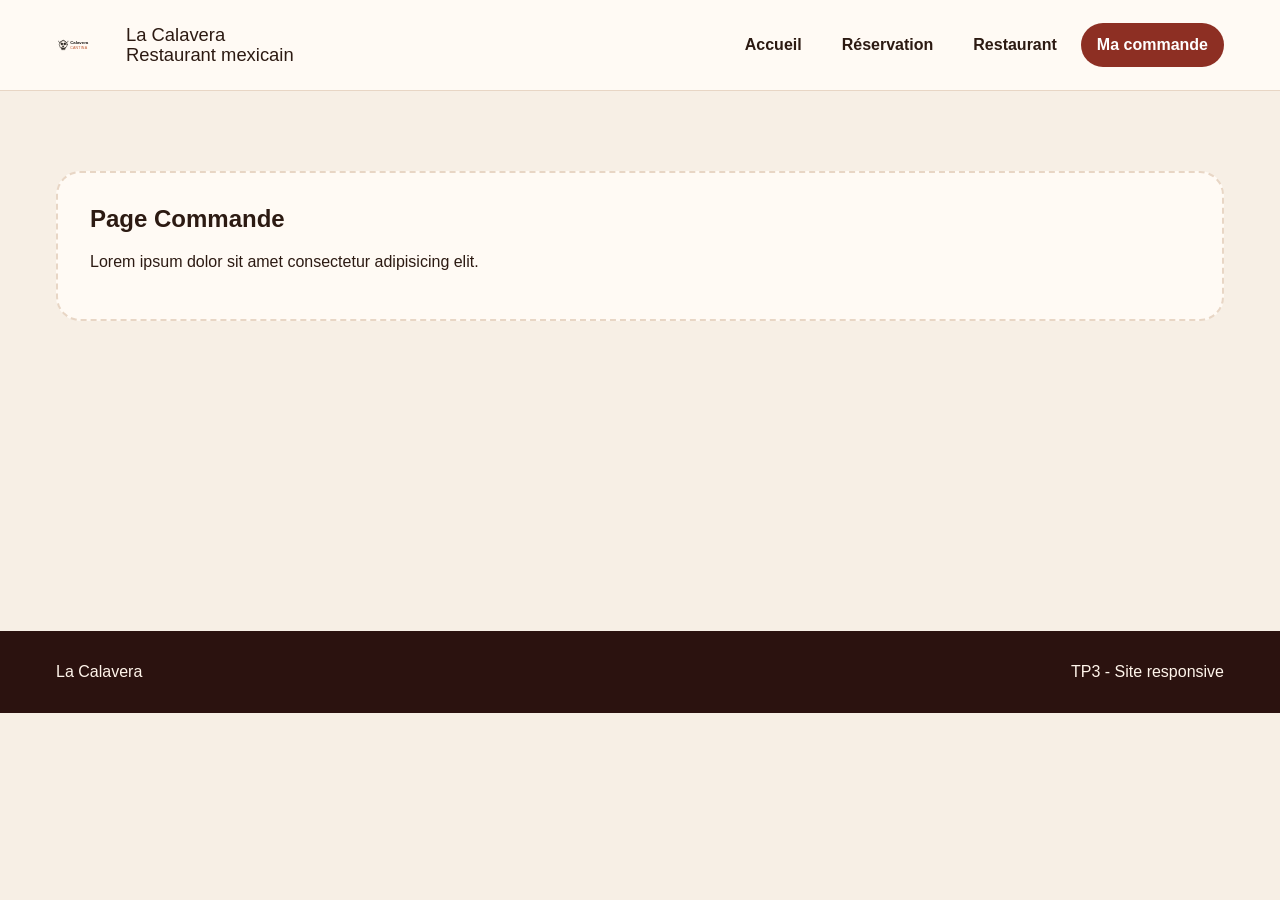
==== commande.html @ e9316eff "- Amélioration de la structure HTML (organisation plus claire header / main / footer) - Standardisat" ====
<!doctype html>
<html lang="fr-ca">
  <head>
    <meta charset="UTF-8" />
    <meta name="viewport" content="width=device-width, initial-scale=1.0" />
    <title>Accueil</title>
    <link rel="stylesheet" href="css/normalize.css" />
    <link rel="stylesheet" href="css/style.css" />
  </head>
  <body>
    <header class="site-header">
      <div class="container header-layout">
        <a class="brand" href="index.html">
          <img src="media/logo-calavera.svg" alt="Logo La Calavera" />
          <p class="brand-text">La Calavera<br />Restaurant mexicain</p>
        </a>

        <nav class="main-nav" aria-label="Navigation principale">
          <ul>
            <li><a href="index.html">Accueil</a></li>
            <li><a href="reservation.html">Réservation</a></li>
            <li><a href="restaurant.html">Restaurant</a></li>
            <li><a class="active" href="commande.html">Ma commande</a></li>
          </ul>
        </nav>
      </div>
    </header>

    <main>
      <section class="page-placeholder">
        <div class="container">
          <div class="page-placeholder-box">
            <h2>Page Commande</h2>
            <p>Lorem ipsum dolor sit amet consectetur adipisicing elit.</p>
          </div>
        </div>
      </section>
    </main>

    <footer class="site-footer">
      <div class="container footer-layout">
        <p>La Calavera</p>
        <p>TP3 - Site responsive</p>
      </div>
    </footer>
  </body>
</html>
---- css/style.css ----
:root {
  --bg: #f7efe5;
  --surface: #fffaf4;
  --text: #2c1a12;
  --accent: #d96f32;
  --accent-dark: #8d2f23;
  --border: #e8d6c5;
}

* {
  box-sizing: border-box;
}

body {
  margin: 0;
  font-family: Arial, Helvetica, sans-serif;
  color: var(--text);
  background: var(--bg);
}

img {
  display: block;
  max-width: 100%;
}

.container {
  max-width: 1200px;
  margin: 0 auto;
  padding-inline: 1rem;
}

.site-header {
  background: var(--surface);
  border-bottom: 1px solid var(--border);
}

.header-layout {
  min-height: 90px;
  display: flex;
  align-items: center;
  justify-content: space-between;
  gap: 1rem;
}

.brand {
  display: flex;
  align-items: center;
  gap: 0.75rem;
  color: inherit;
  text-decoration: none;
}

.brand img {
  width: 58px;
  height: 58px;
}

.brand-text {
  margin: 0;
  font-size: 1.15rem;
  line-height: 1.1;
}

.main-nav ul {
  list-style: none;
  display: flex;
  gap: 0.5rem;
  padding: 0;
  margin: 0;
}

.main-nav a {
  display: block;
  padding: 0.8rem 1rem;
  border-radius: 999px;
  text-decoration: none;
  color: var(--text);
  font-weight: 700;
}

.main-nav a:hover,
.main-nav a:focus-visible,
.main-nav a.active {
  background: var(--accent-dark);
  color: #fff;
}

main {
  min-height: 60vh;
}

.page-placeholder {
  padding: 5rem 0;
}

.page-placeholder-box {
  padding: 2rem;
  border: 2px dashed var(--border);
  border-radius: 1.5rem;
  background: var(--surface);
}

.page-placeholder h2 {
  margin-top: 0;
}

.site-footer {
  background: #2b120f;
  color: #fff5eb;
  padding: 2rem 0;
}

.footer-layout {
  display: flex;
  align-items: center;
  justify-content: space-between;
  gap: 1rem;
}

.footer-layout p {
  margin: 0;
}

@media (max-width: 960px) {
  .header-layout,
  .footer-layout {
    flex-direction: column;
    justify-content: center;
    text-align: center;
    padding-block: 1rem;
  }

  .main-nav ul {
    flex-wrap: wrap;
    justify-content: center;
  }
}

@media (max-width: 570px) {
  .brand {
    flex-direction: column;
    text-align: center;
  }

  .main-nav ul {
    flex-direction: column;
    width: 100%;
  }

  .main-nav a {
    text-align: center;
  }
}
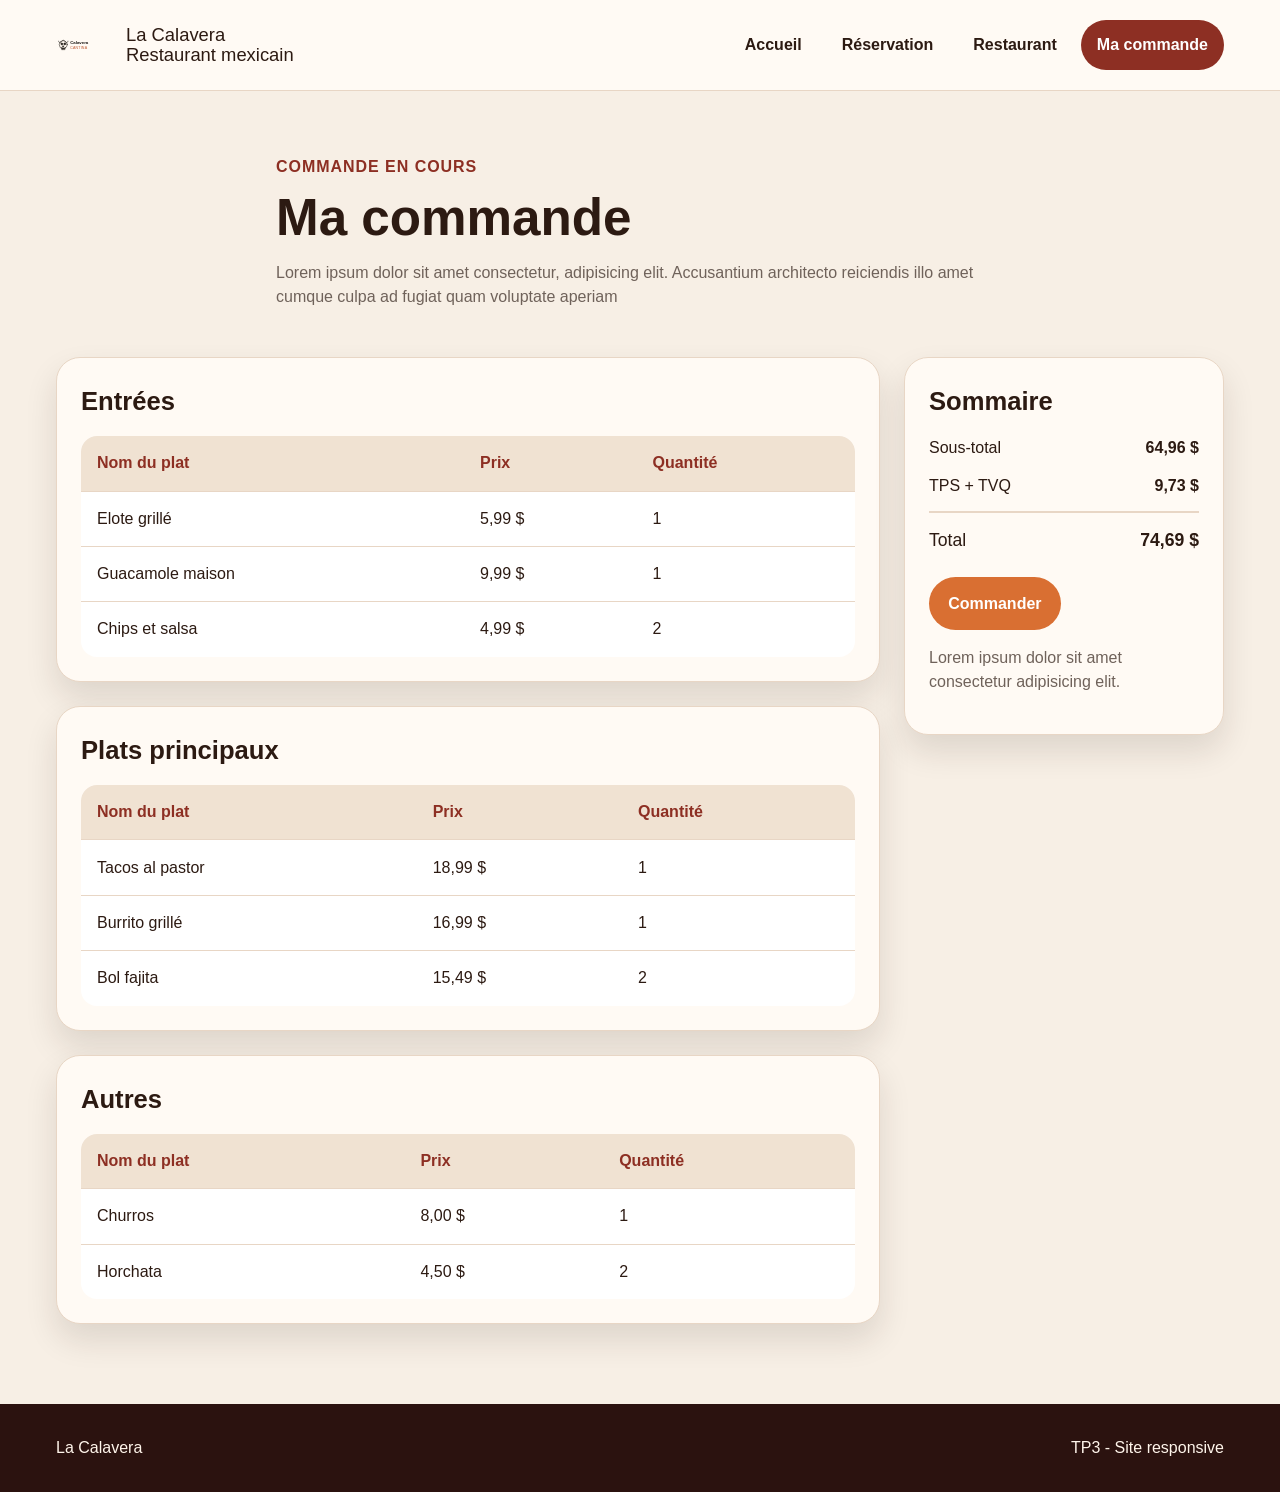
==== commit 14754655: "- Création de la page "Ma commande" - Ajout de tableaux HTML pour les items commandés - Structuratio" ====
--- a/commande.html
+++ b/commande.html
@@ -27,12 +27,134 @@
     </header>
 
     <main>
-      <section class="page-placeholder">
-        <div class="container">
-          <div class="page-placeholder-box">
-            <h2>Page Commande</h2>
-            <p>Lorem ipsum dolor sit amet consectetur adipisicing elit.</p>
+      <section class="page-hero">
+        <div class="container page-hero-content">
+          <p class="eyebrow">Commande en cours</p>
+          <h1>Ma commande</h1>
+          <p>
+            Lorem ipsum dolor sit amet consectetur, adipisicing elit.
+            Accusantium architecto reiciendis illo amet cumque culpa ad fugiat
+            quam voluptate aperiam
+          </p>
+        </div>
+      </section>
+
+      <section class="order-section">
+        <div class="container order-layout">
+          <div class="order-content">
+            <article class="card order-table-card">
+              <h2>Entrées</h2>
+              <div class="table-wrap">
+                <table class="order-table">
+                  <thead>
+                    <tr>
+                      <th scope="col">Nom du plat</th>
+                      <th scope="col">Prix</th>
+                      <th scope="col">Quantité</th>
+                    </tr>
+                  </thead>
+                  <tbody>
+                    <tr>
+                      <td>Elote grillé</td>
+                      <td>5,99 $</td>
+                      <td>1</td>
+                    </tr>
+                    <tr>
+                      <td>Guacamole maison</td>
+                      <td>9,99 $</td>
+                      <td>1</td>
+                    </tr>
+                    <tr>
+                      <td>Chips et salsa</td>
+                      <td>4,99 $</td>
+                      <td>2</td>
+                    </tr>
+                  </tbody>
+                </table>
+              </div>
+            </article>
+
+            <article class="card order-table-card">
+              <h2>Plats principaux</h2>
+              <div class="table-wrap">
+                <table class="order-table">
+                  <thead>
+                    <tr>
+                      <th scope="col">Nom du plat</th>
+                      <th scope="col">Prix</th>
+                      <th scope="col">Quantité</th>
+                    </tr>
+                  </thead>
+                  <tbody>
+                    <tr>
+                      <td>Tacos al pastor</td>
+                      <td>18,99 $</td>
+                      <td>1</td>
+                    </tr>
+                    <tr>
+                      <td>Burrito grillé</td>
+                      <td>16,99 $</td>
+                      <td>1</td>
+                    </tr>
+                    <tr>
+                      <td>Bol fajita</td>
+                      <td>15,49 $</td>
+                      <td>2</td>
+                    </tr>
+                  </tbody>
+                </table>
+              </div>
+            </article>
+
+            <article class="card order-table-card">
+              <h2>Autres</h2>
+              <div class="table-wrap">
+                <table class="order-table">
+                  <thead>
+                    <tr>
+                      <th scope="col">Nom du plat</th>
+                      <th scope="col">Prix</th>
+                      <th scope="col">Quantité</th>
+                    </tr>
+                  </thead>
+                  <tbody>
+                    <tr>
+                      <td>Churros</td>
+                      <td>8,00 $</td>
+                      <td>1</td>
+                    </tr>
+                    <tr>
+                      <td>Horchata</td>
+                      <td>4,50 $</td>
+                      <td>2</td>
+                    </tr>
+                  </tbody>
+                </table>
+              </div>
+            </article>
           </div>
+
+          <aside class="card order-summary">
+            <h2>Sommaire</h2>
+            <ul class="summary-list">
+              <li>
+                <span>Sous-total</span>
+                <strong>64,96 $</strong>
+              </li>
+              <li>
+                <span>TPS + TVQ</span>
+                <strong>9,73 $</strong>
+              </li>
+              <li class="summary-total">
+                <span>Total</span>
+                <strong>74,69 $</strong>
+              </li>
+            </ul>
+            <a class="btn btn-primary" href="#">Commander</a>
+            <p class="summary-note">
+              Lorem ipsum dolor sit amet consectetur adipisicing elit.
+            </p>
+          </aside>
         </div>
       </section>
     </main>
--- a/css/style.css
+++ b/css/style.css
@@ -1,10 +1,13 @@
 :root {
   --bg: #f7efe5;
   --surface: #fffaf4;
+  --surface-soft: #f0e2d2;
   --text: #2c1a12;
+  --muted: #6f625a;
   --accent: #d96f32;
   --accent-dark: #8d2f23;
   --border: #e8d6c5;
+  --shadow: 0 16px 32px rgba(44, 26, 18, 0.12);
 }
 
 * {
@@ -16,6 +19,7 @@
   font-family: Arial, Helvetica, sans-serif;
   color: var(--text);
   background: var(--bg);
+  line-height: 1.5;
 }
 
 img {
@@ -85,23 +89,139 @@
   color: #fff;
 }
 
-main {
-  min-height: 60vh;
-}
-
-.page-placeholder {
-  padding: 5rem 0;
-}
-
-.page-placeholder-box {
-  padding: 2rem;
-  border: 2px dashed var(--border);
+.hero {
+  padding: 4rem 0;
+}
+
+.hero-layout {
+  display: flex;
+  align-items: center;
+  gap: 2rem;
+}
+
+.hero-content,
+.hero-visual {
+  flex: 1 1 0;
+}
+
+.eyebrow {
+  margin: 0 0 0.75rem;
+  font-weight: 700;
+  letter-spacing: 0.06em;
+  text-transform: uppercase;
+  color: var(--accent-dark);
+}
+
+.hero h2,
+.menu-section h2 {
+  margin: 0 0 1rem;
+  font-size: clamp(2rem, 4vw, 3.5rem);
+  line-height: 1.05;
+}
+
+.hero-content p:last-of-type,
+.section-heading p {
+  color: var(--muted);
+}
+
+.hero-actions {
+  display: flex;
+  flex-wrap: wrap;
+  gap: 0.75rem;
+  margin-top: 1.5rem;
+}
+
+.btn {
+  display: inline-block;
+  padding: 0.9rem 1.2rem;
+  border-radius: 999px;
+  text-decoration: none;
+  font-weight: 700;
+}
+
+.btn-primary {
+  background: var(--accent);
+  color: #fff;
+}
+
+.btn-primary:hover,
+.btn-primary:focus-visible {
+  background: var(--accent-dark);
+  color: #fff;
+}
+
+.btn-secondary {
+  border: 2px solid var(--text);
+}
+
+.btn-secondary:hover,
+.btn-secondary:focus-visible {
+  background: var(--text);
+  color: #fff;
+}
+
+.card {
+  background: var(--surface);
+  border: 1px solid var(--border);
   border-radius: 1.5rem;
-  background: var(--surface);
-}
-
-.page-placeholder h2 {
-  margin-top: 0;
+  box-shadow: var(--shadow);
+  overflow: hidden;
+}
+
+.hero-visual img {
+  width: 100%;
+}
+
+.hero-caption {
+  display: flex;
+  justify-content: space-between;
+  gap: 1rem;
+  padding: 1rem 1.25rem;
+  color: var(--muted);
+  font-size: 0.95rem;
+}
+
+.menu-section {
+  padding: 0 0 5rem;
+}
+
+.section-heading {
+  margin-bottom: 2rem;
+}
+
+.menu-list {
+  display: flex;
+  flex-wrap: wrap;
+  gap: 1.5rem;
+}
+
+.menu-card {
+  flex: 1 1 calc(33.333% - 1rem);
+  min-width: 250px;
+}
+
+.menu-card img {
+  width: 100%;
+}
+
+.menu-card-content {
+  padding: 1.25rem;
+}
+
+.menu-card-top {
+  display: flex;
+  justify-content: space-between;
+  align-items: flex-start;
+  gap: 1rem;
+}
+
+.menu-card-top h3 {
+  margin: 0;
+}
+
+.price {
+  font-weight: 700;
+  color: var(--accent-dark);
 }
 
 .site-footer {
@@ -123,6 +243,7 @@
 
 @media (max-width: 960px) {
   .header-layout,
+  .hero-layout,
   .footer-layout {
     flex-direction: column;
     justify-content: center;
@@ -130,8 +251,10 @@
     padding-block: 1rem;
   }
 
-  .main-nav ul {
-    flex-wrap: wrap;
+  .main-nav ul,
+  .hero-actions,
+  .hero-caption,
+  .menu-card-top {
     justify-content: center;
   }
 }
@@ -147,7 +270,353 @@
     width: 100%;
   }
 
-  .main-nav a {
+  .main-nav a,
+  .btn {
     text-align: center;
   }
-}
+
+  .hero {
+    padding-top: 2.5rem;
+  }
+
+  .hero-caption,
+  .menu-card-top,
+  .footer-layout {
+    flex-direction: column;
+  }
+}
+
+
+.page-hero {
+  padding: 4rem 0 2rem;
+}
+
+.page-hero-content {
+  max-width: 760px;
+}
+
+.page-hero h1 {
+  margin: 0 0 1rem;
+  font-size: clamp(2rem, 4vw, 3.25rem);
+  line-height: 1.05;
+}
+
+.page-hero p:last-child {
+  color: var(--muted);
+}
+
+.reservation-section {
+  padding: 0 0 5rem;
+}
+
+.reservation-card {
+  padding: 2rem;
+}
+
+.reservation-form {
+  width: 100%;
+}
+
+.form-grid {
+  display: grid;
+  grid-template-columns: repeat(2, minmax(0, 1fr));
+  gap: 1.25rem;
+}
+
+.form-field {
+  display: flex;
+  flex-direction: column;
+  gap: 0.5rem;
+}
+
+.form-field-full {
+  grid-column: 1 / -1;
+}
+
+.form-field label {
+  font-weight: 700;
+}
+
+.form-field input,
+.form-field select,
+.form-field textarea {
+  width: 100%;
+  padding: 0.9rem 1rem;
+  border: 1px solid var(--border);
+  border-radius: 1rem;
+  background: #fff;
+  color: var(--text);
+}
+
+.form-field textarea {
+  resize: vertical;
+}
+
+.form-field input:focus-visible,
+.form-field select:focus-visible,
+.form-field textarea:focus-visible {
+  outline: 2px solid var(--accent);
+  outline-offset: 2px;
+}
+
+.form-actions {
+  margin-top: 1.5rem;
+}
+
+@media (max-width: 570px) {
+  .form-grid {
+    grid-template-columns: 1fr;
+  }
+
+  .reservation-card {
+    padding: 1.25rem;
+  }
+}
+
+
+.restaurant-section {
+  padding: 0 0 5rem;
+}
+
+.restaurant-layout {
+  display: flex;
+  align-items: flex-start;
+  gap: 1.5rem;
+}
+
+.restaurant-gallery {
+  flex: 1 1 68%;
+  padding: 1rem;
+}
+
+.gallery-grid {
+  display: grid;
+  grid-template-columns: repeat(4, minmax(0, 1fr));
+  grid-auto-rows: 120px;
+  gap: 1rem;
+}
+
+.gallery-item {
+  margin: 0;
+  border-radius: 1.25rem;
+  overflow: hidden;
+}
+
+.gallery-item img {
+  width: 100%;
+  height: 100%;
+  object-fit: cover;
+}
+
+.gallery-item-small {
+  grid-column: span 1;
+  grid-row: span 1;
+}
+
+.gallery-item-large {
+  grid-column: span 2;
+  grid-row: span 2;
+}
+
+.gallery-item-wide {
+  grid-column: span 2;
+  grid-row: span 1;
+}
+
+.gallery-item-tall {
+  grid-column: span 1;
+  grid-row: span 2;
+}
+
+.restaurant-info {
+  flex: 0 1 340px;
+  padding: 1.5rem;
+}
+
+.restaurant-info h2 {
+  margin: 0 0 1rem;
+  font-size: 1.75rem;
+}
+
+.contact-details {
+  list-style: none;
+  margin: 0;
+  padding: 0;
+  display: grid;
+  gap: 1rem;
+}
+
+.contact-details li {
+  display: grid;
+  gap: 0.25rem;
+}
+
+.contact-details strong {
+  color: var(--accent-dark);
+}
+
+.contact-details span,
+.contact-details a {
+  color: var(--muted);
+  text-decoration: none;
+}
+
+.contact-details a:hover,
+.contact-details a:focus-visible {
+  color: var(--accent-dark);
+}
+
+.map-card {
+  margin-top: 1.5rem;
+  border: 1px solid var(--border);
+  border-radius: 1.25rem;
+  overflow: hidden;
+}
+
+@media (max-width: 960px) {
+  .restaurant-layout {
+    flex-direction: column;
+  }
+
+  .restaurant-gallery,
+  .restaurant-info {
+    width: 100%;
+  }
+
+  .gallery-grid {
+    grid-template-columns: repeat(2, minmax(0, 1fr));
+    grid-auto-rows: 160px;
+  }
+}
+
+@media (max-width: 570px) {
+  .gallery-grid {
+    grid-template-columns: 1fr;
+    grid-auto-rows: auto;
+  }
+
+  .gallery-item-small,
+  .gallery-item-large,
+  .gallery-item-wide,
+  .gallery-item-tall {
+    grid-column: auto;
+    grid-row: auto;
+  }
+
+  .gallery-item img,
+  .map-card img {
+    aspect-ratio: 16 / 10;
+  }
+}
+
+.order-section {
+  padding: 0 0 5rem;
+}
+
+.order-layout {
+  display: flex;
+  align-items: flex-start;
+  gap: 1.5rem;
+}
+
+.order-content {
+  flex: 1 1 auto;
+  display: grid;
+  gap: 1.5rem;
+}
+
+.order-table-card,
+.order-summary {
+  padding: 1.5rem;
+}
+
+.order-table-card h2,
+.order-summary h2 {
+  margin: 0 0 1rem;
+  font-size: 1.6rem;
+}
+
+.table-wrap {
+  overflow-x: auto;
+}
+
+.order-table {
+  width: 100%;
+  border-collapse: collapse;
+  background: #fff;
+  border-radius: 1rem;
+  overflow: hidden;
+}
+
+.order-table th,
+.order-table td {
+  padding: 0.95rem 1rem;
+  text-align: left;
+  border-bottom: 1px solid var(--border);
+}
+
+.order-table th {
+  background: var(--surface-soft);
+  color: var(--accent-dark);
+}
+
+.order-table tbody tr:last-child td {
+  border-bottom: 0;
+}
+
+.order-summary {
+  flex: 0 1 320px;
+  position: sticky;
+  top: 1rem;
+}
+
+.summary-list {
+  list-style: none;
+  margin: 0 0 1.5rem;
+  padding: 0;
+  display: grid;
+  gap: 0.85rem;
+}
+
+.summary-list li {
+  display: flex;
+  justify-content: space-between;
+  gap: 1rem;
+}
+
+.summary-total {
+  padding-top: 0.85rem;
+  border-top: 2px solid var(--border);
+  font-size: 1.1rem;
+}
+
+.summary-note {
+  color: var(--muted);
+}
+
+@media (max-width: 960px) {
+  .order-layout {
+    flex-direction: column;
+  }
+
+  .order-content,
+  .order-summary {
+    width: 100%;
+  }
+
+  .order-summary {
+    position: static;
+  }
+}
+
+@media (max-width: 570px) {
+  .order-table-card,
+  .order-summary {
+    padding: 1.25rem;
+  }
+
+  .order-table th,
+  .order-table td {
+    padding: 0.8rem;
+  }
+}
